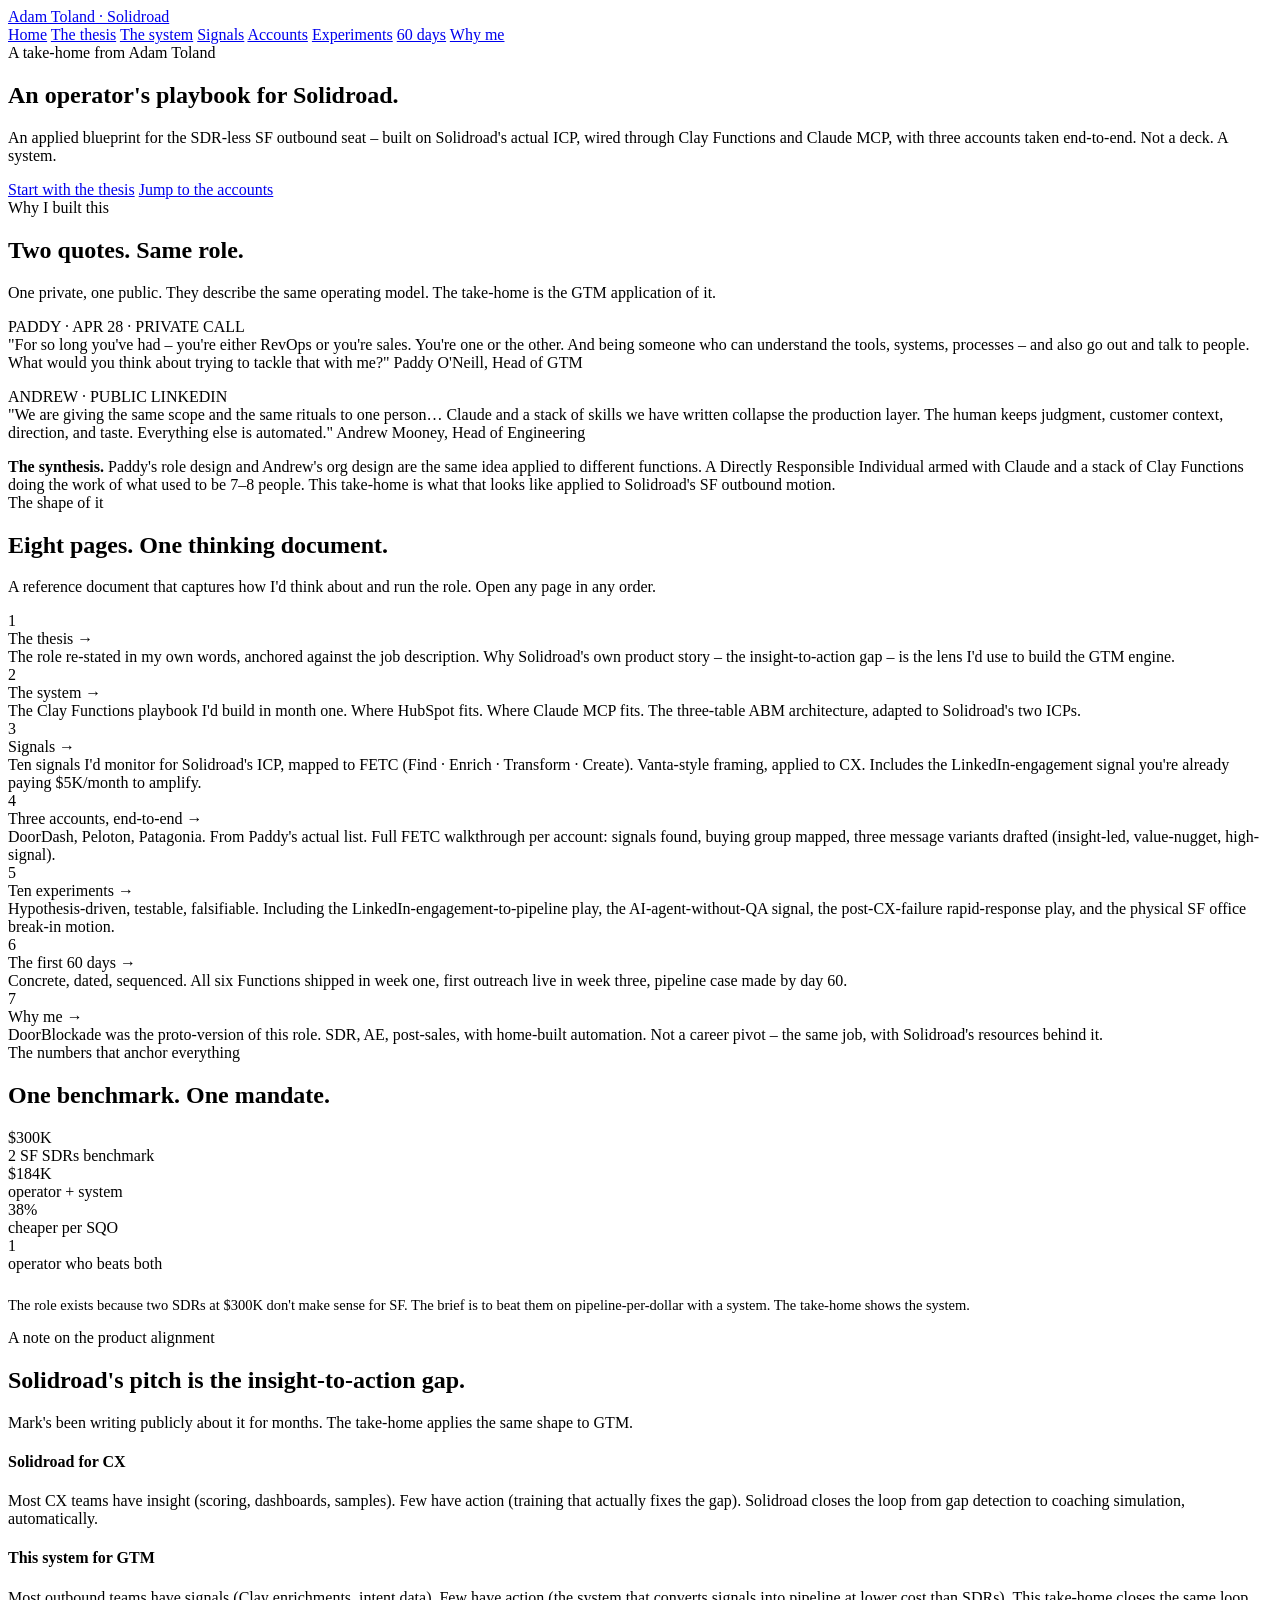
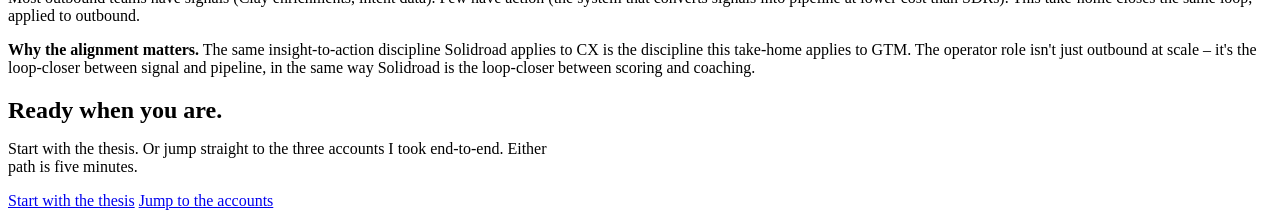
==== index.html @ e3df1301 "Add files via upload" ====
<!DOCTYPE html>
<html lang="en">
<head>
<meta charset="UTF-8" />
<meta name="viewport" content="width=device-width, initial-scale=1.0" />
<title>The SDR-less factory – A take-home for Solidroad by Adam Toland</title>
<link rel="stylesheet" href="styles.css" />
</head>
<body>

<header class="topbar">
  <a href="index.html" class="topbar-brand">Adam Toland · Solidroad</a>
  <nav class="nav-pills">
    <a href="index.html" class="active">Home</a>
    <a href="thesis.html">The thesis</a>
    <a href="system.html">The system</a>
    <a href="signals.html">Signals</a>
    <a href="accounts.html">Accounts</a>
    <a href="experiments.html">Experiments</a>
    <a href="plan.html">60 days</a>
    <a href="about.html">Why me</a>
  </nav>
</header>

<section class="hero">
  <div class="hero-inner">
    <div class="hero-eyebrow">A take-home from Adam Toland</div>
    <h1>An operator's playbook <span class="accent">for Solidroad.</span></h1>
    <p class="hero-sub">An applied blueprint for the SDR-less SF outbound seat – built on Solidroad's actual ICP, wired through Clay Functions and Claude MCP, with three accounts taken end-to-end. Not a deck. A system.</p>
    <div class="hero-cta-row">
      <a href="thesis.html" class="btn btn-primary">Start with the thesis</a>
      <a href="accounts.html" class="btn btn-yellow">Jump to the accounts</a>
    </div>
  </div>
</section>

<section class="section white">
  <div class="section-inner">
    <span class="section-eyebrow">Why I built this</span>
    <h2>Two quotes. <span style="color: var(--green-primary)">Same role.</span></h2>
    <p class="section-sub">One private, one public. They describe the same operating model. The take-home is the GTM application of it.</p>

    <div class="card-grid">
      <div class="card">
        <span class="tag">PADDY · APR 28 · PRIVATE CALL</span>
        <div class="spacer-sm"></div>
        <p class="quote-small" style="margin-top:0">"For so long you've had – you're either RevOps or you're sales. You're one or the other. And being someone who can understand the tools, systems, processes – and also go out and talk to people. What would you think about trying to tackle that with me?"
        <span class="quote-attribution">Paddy O'Neill, Head of GTM</span></p>
      </div>
      <div class="card">
        <span class="tag green">ANDREW · PUBLIC LINKEDIN</span>
        <div class="spacer-sm"></div>
        <p class="quote-small" style="margin-top:0">"We are giving the same scope and the same rituals to one person… Claude and a stack of skills we have written collapse the production layer. The human keeps judgment, customer context, direction, and taste. Everything else is automated."
        <span class="quote-attribution">Andrew Mooney, Head of Engineering</span></p>
      </div>
    </div>

    <div class="highlight green">
      <strong>The synthesis.</strong> Paddy's role design and Andrew's org design are the same idea applied to different functions. A Directly Responsible Individual armed with Claude and a stack of Clay Functions doing the work of what used to be 7–8 people. This take-home is what that looks like applied to Solidroad's SF outbound motion.
    </div>
  </div>
</section>

<section class="section">
  <div class="section-inner">
    <span class="section-eyebrow">The shape of it</span>
    <h2>Eight pages. <span class="accent">One thinking document.</span></h2>
    <p class="section-sub">A reference document that captures how I'd think about and run the role. Open any page in any order.</p>

    <div class="steps">
      <a href="thesis.html" class="step" style="text-decoration:none; color:inherit;">
        <div class="step-num">1</div>
        <div class="step-body">
          <div class="step-title">The thesis →</div>
          <div class="step-desc">The role re-stated in my own words, anchored against the job description. Why Solidroad's own product story – the insight-to-action gap – is the lens I'd use to build the GTM engine.</div>
        </div>
      </a>
      <a href="system.html" class="step" style="text-decoration:none; color:inherit;">
        <div class="step-num">2</div>
        <div class="step-body">
          <div class="step-title">The system →</div>
          <div class="step-desc">The Clay Functions playbook I'd build in month one. Where HubSpot fits. Where Claude MCP fits. The three-table ABM architecture, adapted to Solidroad's two ICPs.</div>
        </div>
      </a>
      <a href="signals.html" class="step" style="text-decoration:none; color:inherit;">
        <div class="step-num">3</div>
        <div class="step-body">
          <div class="step-title">Signals →</div>
          <div class="step-desc">Ten signals I'd monitor for Solidroad's ICP, mapped to FETC (Find · Enrich · Transform · Create). Vanta-style framing, applied to CX. Includes the LinkedIn-engagement signal you're already paying $5K/month to amplify.</div>
        </div>
      </a>
      <a href="accounts.html" class="step" style="text-decoration:none; color:inherit;">
        <div class="step-num">4</div>
        <div class="step-body">
          <div class="step-title">Three accounts, end-to-end →</div>
          <div class="step-desc">DoorDash, Peloton, Patagonia. From Paddy's actual list. Full FETC walkthrough per account: signals found, buying group mapped, three message variants drafted (insight-led, value-nugget, high-signal).</div>
        </div>
      </a>
      <a href="experiments.html" class="step" style="text-decoration:none; color:inherit;">
        <div class="step-num">5</div>
        <div class="step-body">
          <div class="step-title">Ten experiments →</div>
          <div class="step-desc">Hypothesis-driven, testable, falsifiable. Including the LinkedIn-engagement-to-pipeline play, the AI-agent-without-QA signal, the post-CX-failure rapid-response play, and the physical SF office break-in motion.</div>
        </div>
      </a>
      <a href="plan.html" class="step" style="text-decoration:none; color:inherit;">
        <div class="step-num">6</div>
        <div class="step-body">
          <div class="step-title">The first 60 days →</div>
          <div class="step-desc">Concrete, dated, sequenced. All six Functions shipped in week one, first outreach live in week three, pipeline case made by day 60.</div>
        </div>
      </a>
      <a href="about.html" class="step" style="text-decoration:none; color:inherit;">
        <div class="step-num">7</div>
        <div class="step-body">
          <div class="step-title">Why me →</div>
          <div class="step-desc">DoorBlockade was the proto-version of this role. SDR, AE, post-sales, with home-built automation. Not a career pivot – the same job, with Solidroad's resources behind it.</div>
        </div>
      </a>
    </div>
  </div>
</section>

<section class="section white">
  <div class="section-inner">
    <span class="section-eyebrow">The numbers that anchor everything</span>
    <h2>One benchmark. <span class="accent">One mandate.</span></h2>

    <div class="metric-row">
      <div class="metric"><div class="num">$300K</div><div class="label">2 SF SDRs benchmark</div></div>
      <div class="metric"><div class="num">$184K</div><div class="label">operator + system</div></div>
      <div class="metric"><div class="num">38%</div><div class="label">cheaper per SQO</div></div>
      <div class="metric"><div class="num">1</div><div class="label">operator who beats both</div></div>
    </div>

    <p class="muted center" style="margin-top:24px; font-size: 14.5px;">The role exists because two SDRs at $300K don't make sense for SF. The brief is to beat them on pipeline-per-dollar with a system. The take-home shows the system.</p>
  </div>
</section>

<section class="section">
  <div class="section-inner">
    <span class="section-eyebrow">A note on the product alignment</span>
    <h2>Solidroad's pitch is the <span class="accent">insight-to-action gap.</span></h2>
    <p class="section-sub">Mark's been writing publicly about it for months. The take-home applies the same shape to GTM.</p>

    <div class="card-grid">
      <div class="card">
        <h4>Solidroad for CX</h4>
        <p>Most CX teams have insight (scoring, dashboards, samples). Few have action (training that actually fixes the gap). Solidroad closes the loop from gap detection to coaching simulation, automatically.</p>
      </div>
      <div class="card">
        <h4>This system for GTM</h4>
        <p>Most outbound teams have signals (Clay enrichments, intent data). Few have action (the system that converts signals into pipeline at lower cost than SDRs). This take-home closes the same loop, applied to outbound.</p>
      </div>
    </div>

    <div class="highlight yellow">
      <strong>Why the alignment matters.</strong> The same insight-to-action discipline Solidroad applies to CX is the discipline this take-home applies to GTM. The operator role isn't just outbound at scale – it's the loop-closer between signal and pipeline, in the same way Solidroad is the loop-closer between scoring and coaching.
    </div>
  </div>
</section>

<section class="section soft">
  <div class="section-inner center">
    <h2 style="margin-bottom:14px">Ready when you are.</h2>
    <p class="section-sub" style="max-width:540px">Start with the thesis. Or jump straight to the three accounts I took end-to-end. Either path is five minutes.</p>
    <div class="hero-cta-row">
      <a href="thesis.html" class="btn btn-primary">Start with the thesis</a>
      <a href="accounts.html" class="btn btn-yellow">Jump to the accounts</a>
    </div>
  </div>
</section>

</body>
</html>
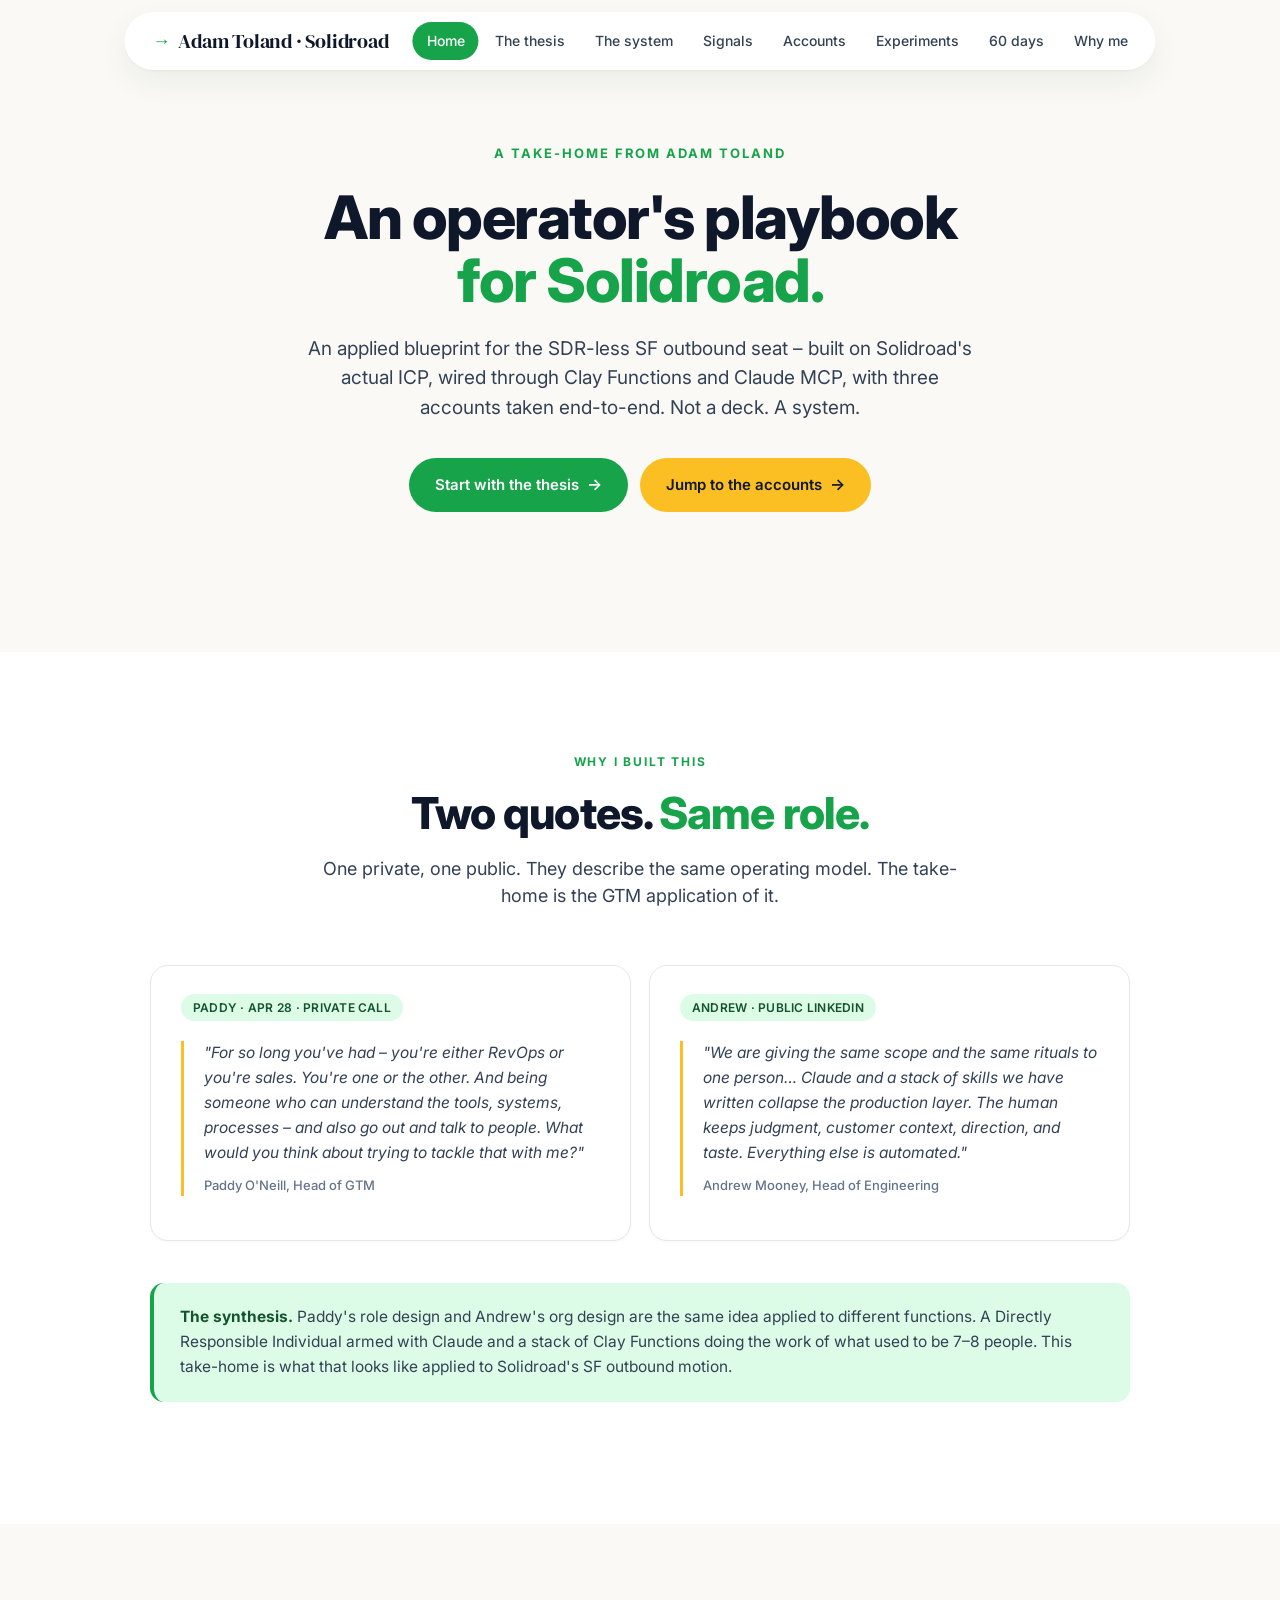
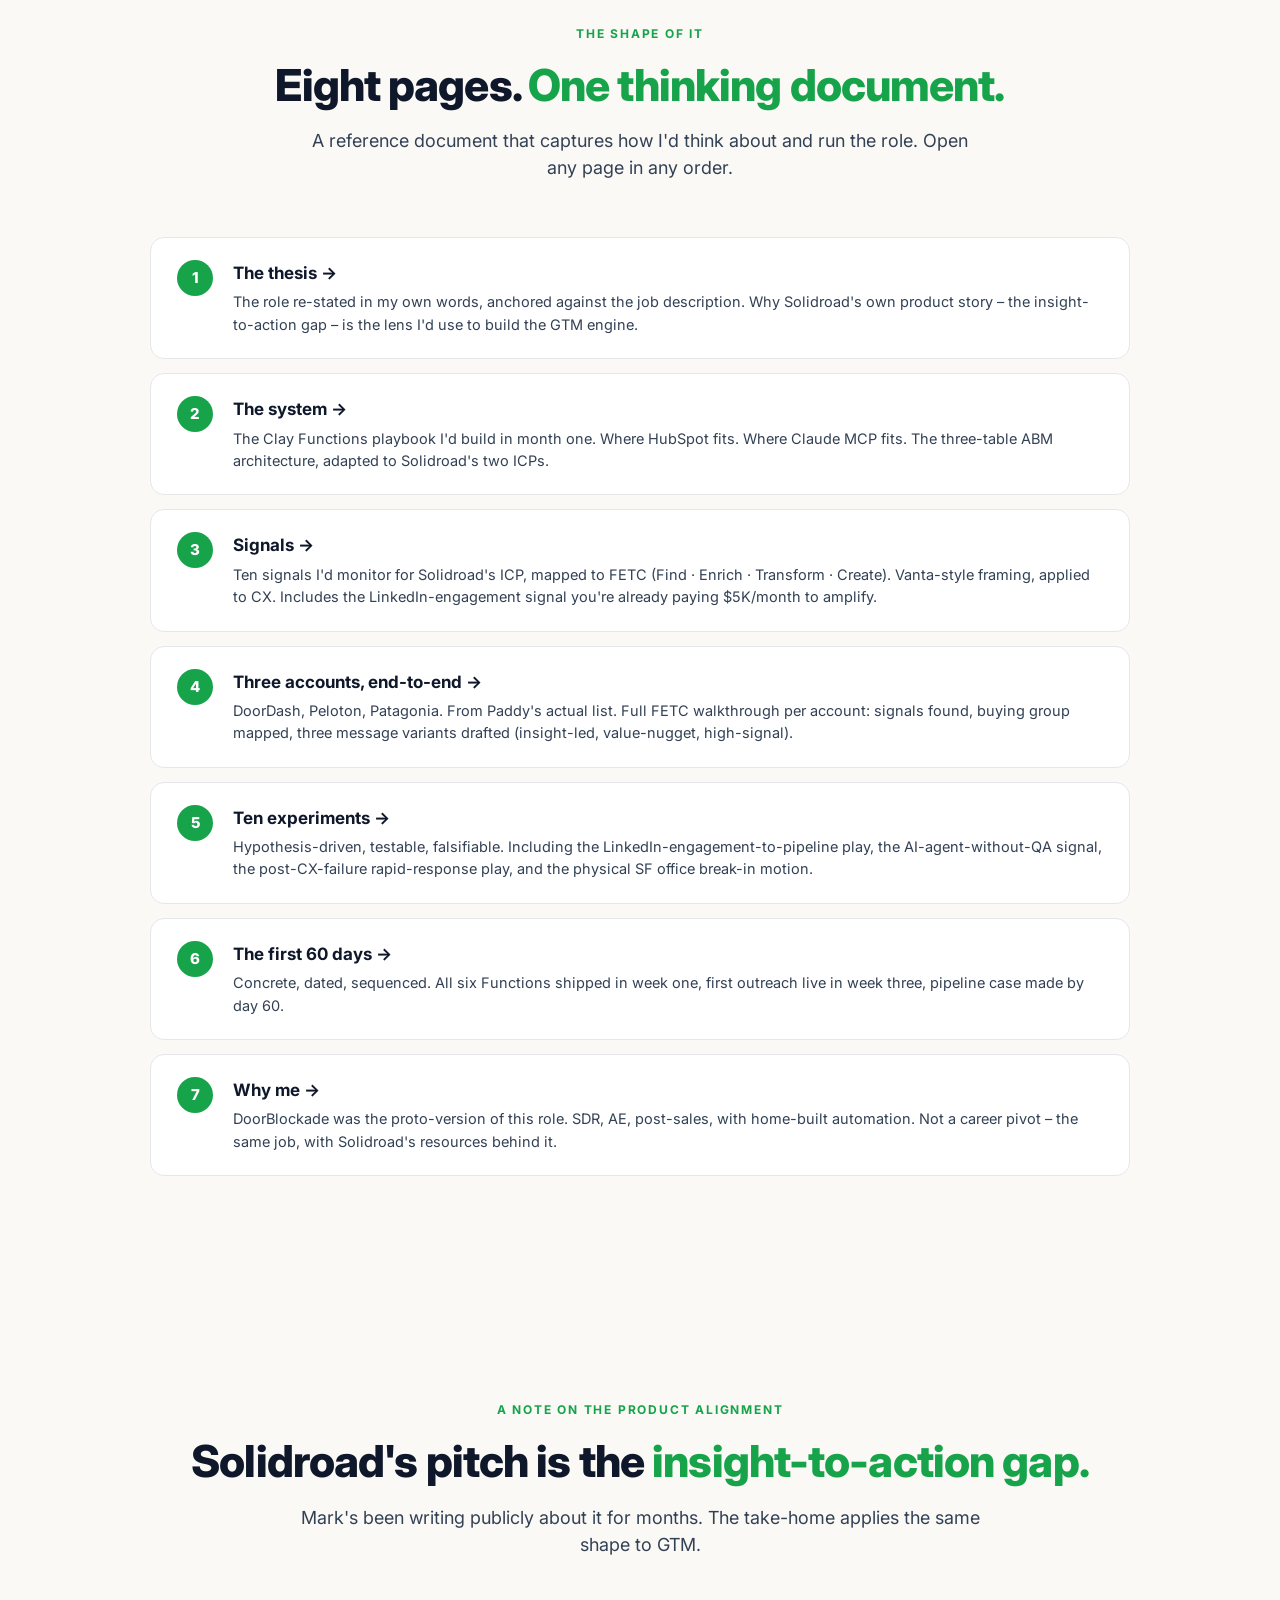
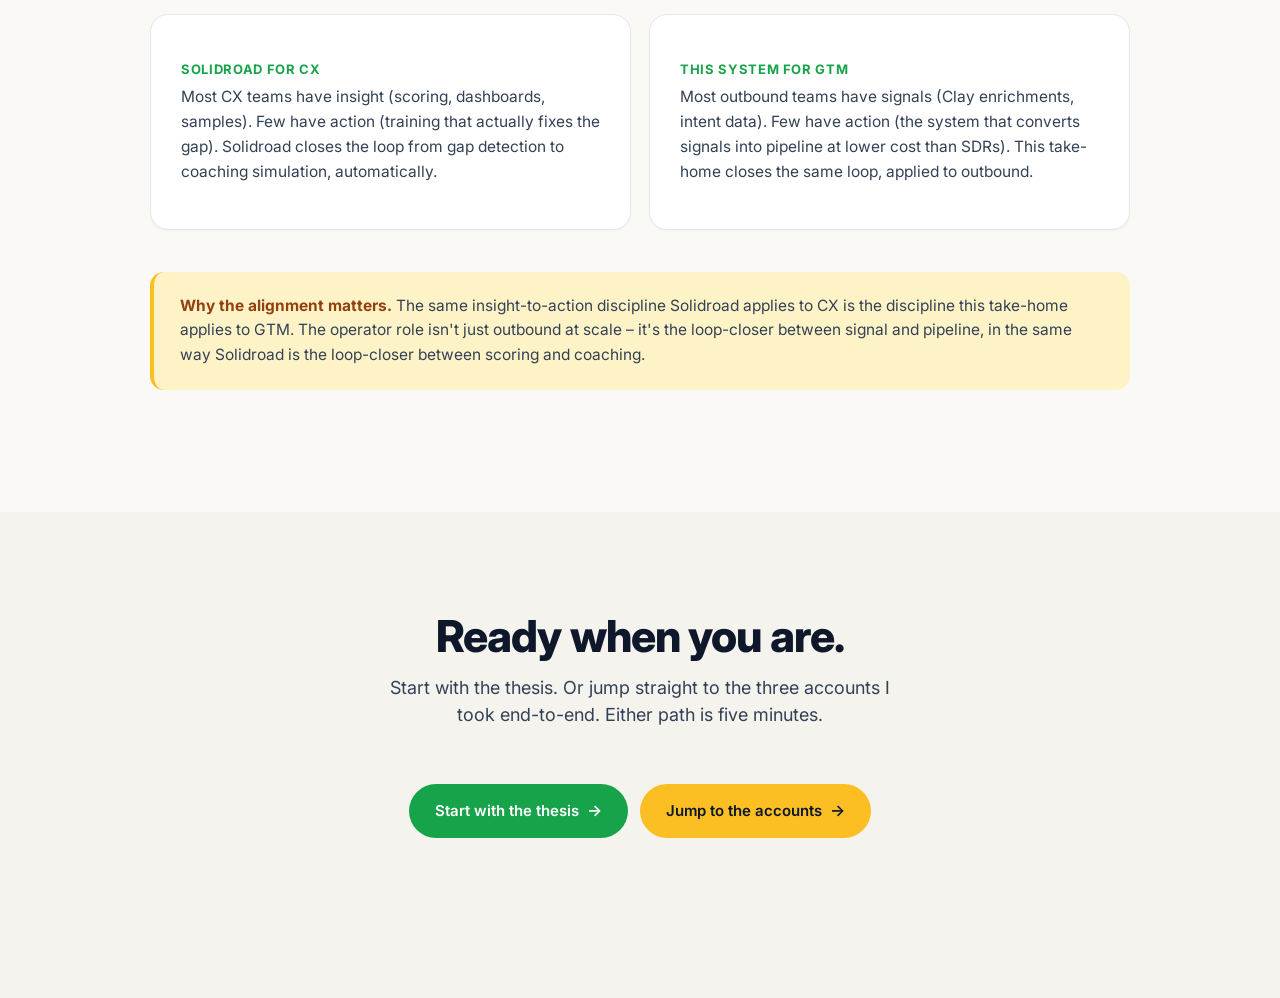
==== commit 0290835e: "Add files via upload" ====
--- a/index.html
+++ b/index.html
@@ -121,22 +121,6 @@
   </div>
 </section>
 
-<section class="section white">
-  <div class="section-inner">
-    <span class="section-eyebrow">The numbers that anchor everything</span>
-    <h2>One benchmark. <span class="accent">One mandate.</span></h2>
-
-    <div class="metric-row">
-      <div class="metric"><div class="num">$300K</div><div class="label">2 SF SDRs benchmark</div></div>
-      <div class="metric"><div class="num">$184K</div><div class="label">operator + system</div></div>
-      <div class="metric"><div class="num">38%</div><div class="label">cheaper per SQO</div></div>
-      <div class="metric"><div class="num">1</div><div class="label">operator who beats both</div></div>
-    </div>
-
-    <p class="muted center" style="margin-top:24px; font-size: 14.5px;">The role exists because two SDRs at $300K don't make sense for SF. The brief is to beat them on pipeline-per-dollar with a system. The take-home shows the system.</p>
-  </div>
-</section>
-
 <section class="section">
   <div class="section-inner">
     <span class="section-eyebrow">A note on the product alignment</span>
--- a/styles.css
+++ b/styles.css
@@ -0,0 +1,704 @@
+/* Solidroad take-home design system — mirrors solidroad.com */
+
+@import url('https://fonts.googleapis.com/css2?family=Inter:wght@400;500;600;700;800;900&family=DM+Serif+Display&display=swap');
+
+:root {
+  /* Greens */
+  --green-primary: #16a34a;
+  --green-bright: #22c55e;
+  --green-soft: #dcfce7;
+  --green-eyebrow: #16a34a;
+  --green-dark: #14532d;
+  --green-forest: #0f3a20;
+
+  /* Yellows */
+  --yellow-accent: #fbbf24;
+  --yellow-warm: #fcd34d;
+  --yellow-soft: #fef3c7;
+
+  /* Neutrals */
+  --bg-cream: #faf9f5;
+  --bg-soft: #f4f3ee;
+  --bg-white: #ffffff;
+  --text-dark: #0f172a;
+  --text-body: #334155;
+  --text-muted: #64748b;
+  --text-soft: #94a3b8;
+  --border: #e5e7eb;
+  --border-soft: #f1f5f9;
+
+  /* Accents */
+  --sky-soft: #e0f2fe;
+  --blue-accent: #3b82f6;
+  --red-warning: #dc2626;
+  --orange-warning: #ea580c;
+}
+
+* { margin: 0; padding: 0; box-sizing: border-box; }
+html { scroll-behavior: smooth; }
+body {
+  font-family: 'Inter', -apple-system, BlinkMacSystemFont, sans-serif;
+  background: var(--bg-cream);
+  color: var(--text-body);
+  line-height: 1.6;
+  -webkit-font-smoothing: antialiased;
+  font-size: 16px;
+}
+
+a { color: var(--green-primary); text-decoration: none; transition: opacity 0.2s; }
+a:hover { opacity: 0.75; }
+
+/* TOPBAR — mimics solidroad.com floating nav */
+.topbar {
+  position: fixed;
+  top: 12px;
+  left: 50%;
+  transform: translateX(-50%);
+  z-index: 100;
+  background: var(--bg-white);
+  border-radius: 100px;
+  padding: 10px 14px 10px 28px;
+  box-shadow: 0 1px 3px rgba(0,0,0,0.04), 0 12px 32px rgba(15,58,32,0.06);
+  display: flex;
+  align-items: center;
+  gap: 16px;
+  max-width: calc(100vw - 24px);
+  overflow-x: auto;
+  scrollbar-width: none;
+}
+.topbar::-webkit-scrollbar { display: none; }
+.topbar-brand {
+  font-family: 'DM Serif Display', serif;
+  font-size: 20px;
+  color: var(--text-dark);
+  font-weight: 400;
+  letter-spacing: -0.01em;
+  white-space: nowrap;
+  padding-right: 8px;
+  display: flex;
+  align-items: center;
+  gap: 8px;
+}
+.topbar-brand::before {
+  content: '→';
+  color: var(--green-primary);
+  font-size: 18px;
+}
+.nav-pills {
+  display: flex;
+  gap: 2px;
+  align-items: center;
+}
+.nav-pills a {
+  padding: 8px 14px;
+  font-size: 14px;
+  font-weight: 500;
+  color: var(--text-body);
+  border-radius: 100px;
+  white-space: nowrap;
+  transition: all 0.15s;
+}
+.nav-pills a:hover { background: var(--bg-soft); color: var(--text-dark); opacity: 1; }
+.nav-pills a.active {
+  background: var(--green-primary);
+  color: white;
+}
+.nav-cta {
+  background: var(--green-primary);
+  color: white !important;
+  padding: 9px 18px !important;
+  border-radius: 100px;
+  font-weight: 600 !important;
+  font-size: 14px !important;
+  display: flex;
+  align-items: center;
+  gap: 6px;
+  margin-left: 4px;
+}
+.nav-cta:hover { background: var(--green-dark); opacity: 1; }
+.nav-cta::after { content: '→'; }
+
+/* HERO */
+.hero {
+  padding: 140px 24px 80px;
+  text-align: center;
+  background: var(--bg-cream);
+  position: relative;
+  overflow: hidden;
+}
+.hero-inner {
+  max-width: 860px;
+  margin: 0 auto;
+  position: relative;
+  z-index: 1;
+}
+.hero-eyebrow {
+  display: inline-block;
+  font-size: 13px;
+  font-weight: 700;
+  color: var(--green-primary);
+  letter-spacing: 0.15em;
+  text-transform: uppercase;
+  margin-bottom: 22px;
+}
+.hero h1 {
+  font-size: 60px;
+  font-weight: 800;
+  line-height: 1.05;
+  letter-spacing: -0.025em;
+  color: var(--text-dark);
+  margin-bottom: 22px;
+}
+.hero h1 .accent {
+  color: var(--green-primary);
+  display: block;
+}
+.hero-sub {
+  font-size: 19px;
+  line-height: 1.55;
+  color: var(--text-body);
+  max-width: 680px;
+  margin: 0 auto 36px;
+}
+.hero-cta-row {
+  display: flex;
+  gap: 12px;
+  justify-content: center;
+  flex-wrap: wrap;
+  margin-bottom: 60px;
+}
+
+/* BUTTONS */
+.btn {
+  display: inline-flex;
+  align-items: center;
+  gap: 8px;
+  padding: 14px 26px;
+  border-radius: 100px;
+  font-weight: 600;
+  font-size: 15px;
+  border: none;
+  cursor: pointer;
+  text-decoration: none;
+  transition: transform 0.15s, box-shadow 0.15s, background 0.15s;
+}
+.btn::after { content: '→'; font-size: 16px; }
+.btn-primary {
+  background: var(--green-primary);
+  color: white;
+}
+.btn-primary:hover {
+  background: var(--green-dark);
+  transform: translateY(-1px);
+  opacity: 1;
+}
+.btn-yellow {
+  background: var(--yellow-accent);
+  color: var(--text-dark);
+}
+.btn-yellow:hover {
+  background: var(--yellow-warm);
+  transform: translateY(-1px);
+  opacity: 1;
+}
+.btn-ghost {
+  background: transparent;
+  color: var(--text-dark);
+  border: 1px solid var(--border);
+}
+.btn-ghost:hover { background: var(--bg-white); opacity: 1; }
+
+/* LOGO STRIP */
+.logo-strip {
+  display: flex;
+  gap: 56px;
+  align-items: center;
+  justify-content: center;
+  flex-wrap: wrap;
+  padding: 30px 24px 10px;
+  max-width: 1080px;
+  margin: 0 auto;
+  opacity: 0.7;
+}
+.logo-strip span {
+  font-family: 'Inter', sans-serif;
+  font-weight: 800;
+  font-size: 16px;
+  color: var(--text-muted);
+  letter-spacing: 0.05em;
+}
+
+/* SECTIONS */
+.section {
+  padding: 100px 24px;
+  background: var(--bg-cream);
+}
+.section.white { background: var(--bg-white); }
+.section.soft { background: var(--bg-soft); }
+.section-inner {
+  max-width: 980px;
+  margin: 0 auto;
+}
+.section-inner.wide { max-width: 1120px; }
+
+.section-eyebrow {
+  display: block;
+  font-size: 12px;
+  font-weight: 700;
+  color: var(--green-primary);
+  letter-spacing: 0.15em;
+  text-transform: uppercase;
+  margin-bottom: 18px;
+  text-align: center;
+}
+.section h2 {
+  font-size: 44px;
+  font-weight: 800;
+  line-height: 1.1;
+  letter-spacing: -0.02em;
+  color: var(--text-dark);
+  margin-bottom: 18px;
+  text-align: center;
+}
+.section h2.left { text-align: left; }
+.section .section-sub {
+  font-size: 18px;
+  color: var(--text-body);
+  max-width: 680px;
+  margin: 0 auto 56px;
+  text-align: center;
+  line-height: 1.5;
+}
+.section .section-sub.left { text-align: left; margin-left: 0; }
+
+.section h3 {
+  font-size: 24px;
+  font-weight: 700;
+  letter-spacing: -0.01em;
+  color: var(--text-dark);
+  margin-top: 40px;
+  margin-bottom: 14px;
+}
+.section h4 {
+  font-size: 17px;
+  font-weight: 700;
+  color: var(--green-primary);
+  margin-top: 24px;
+  margin-bottom: 8px;
+  text-transform: uppercase;
+  letter-spacing: 0.05em;
+}
+.section p {
+  font-size: 16.5px;
+  line-height: 1.65;
+  color: var(--text-body);
+  margin-bottom: 16px;
+}
+.section ul, .section ol {
+  padding-left: 22px;
+  margin-bottom: 18px;
+}
+.section li {
+  margin-bottom: 8px;
+  font-size: 16.5px;
+  color: var(--text-body);
+  line-height: 1.6;
+}
+.section strong { color: var(--text-dark); font-weight: 700; }
+
+/* CARDS */
+.card {
+  background: var(--bg-white);
+  border: 1px solid var(--border);
+  border-radius: 18px;
+  padding: 28px 30px;
+  margin-bottom: 20px;
+  box-shadow: 0 1px 2px rgba(15,58,32,0.04);
+  transition: transform 0.2s, box-shadow 0.2s;
+}
+.card.lift:hover {
+  transform: translateY(-3px);
+  box-shadow: 0 12px 32px rgba(15,58,32,0.08);
+}
+.card h3 {
+  font-size: 19px;
+  font-weight: 700;
+  color: var(--text-dark);
+  margin-top: 0;
+  margin-bottom: 10px;
+}
+.card h4 {
+  font-size: 13px;
+  font-weight: 700;
+  color: var(--green-primary);
+  margin-top: 16px;
+  margin-bottom: 6px;
+  text-transform: uppercase;
+  letter-spacing: 0.05em;
+}
+.card p, .card li {
+  font-size: 15.5px;
+  line-height: 1.6;
+  color: var(--text-body);
+}
+.card ul { padding-left: 20px; margin-bottom: 8px; }
+
+.card-grid {
+  display: grid;
+  grid-template-columns: 1fr 1fr;
+  gap: 18px;
+}
+.card-grid-3 {
+  display: grid;
+  grid-template-columns: 1fr 1fr 1fr;
+  gap: 16px;
+}
+@media (max-width: 800px) {
+  .card-grid, .card-grid-3 { grid-template-columns: 1fr; }
+}
+
+/* HIGHLIGHT BOXES */
+.highlight {
+  border-radius: 14px;
+  padding: 22px 26px;
+  margin: 22px 0;
+  font-size: 15.5px;
+  line-height: 1.6;
+}
+.highlight.green {
+  background: var(--green-soft);
+  border-left: 4px solid var(--green-primary);
+}
+.highlight.green strong { color: var(--green-dark); }
+.highlight.yellow {
+  background: var(--yellow-soft);
+  border-left: 4px solid var(--yellow-accent);
+}
+.highlight.yellow strong { color: #92400e; }
+.highlight.blue {
+  background: var(--sky-soft);
+  border-left: 4px solid var(--blue-accent);
+}
+.highlight.blue strong { color: #1e40af; }
+.highlight.red {
+  background: #fee2e2;
+  border-left: 4px solid var(--red-warning);
+}
+.highlight.red strong { color: #991b1b; }
+
+/* QUOTES */
+.quote {
+  font-family: 'DM Serif Display', serif;
+  font-size: 24px;
+  line-height: 1.4;
+  color: var(--text-dark);
+  font-weight: 400;
+  margin: 32px 0;
+  padding: 0 0 0 28px;
+  border-left: 4px solid var(--green-primary);
+  position: relative;
+}
+.quote-small {
+  font-family: 'Inter', sans-serif;
+  font-style: italic;
+  font-size: 17px;
+  line-height: 1.5;
+  color: var(--text-body);
+  padding: 0 0 0 20px;
+  border-left: 3px solid var(--yellow-accent);
+  margin: 20px 0;
+}
+.quote-attribution {
+  display: block;
+  margin-top: 10px;
+  font-family: 'Inter', sans-serif;
+  font-size: 13px;
+  font-weight: 500;
+  color: var(--text-muted);
+  font-style: normal;
+}
+
+/* METRICS */
+.metric-row {
+  display: grid;
+  grid-template-columns: repeat(4, 1fr);
+  gap: 14px;
+  margin: 24px 0 32px;
+}
+@media (max-width: 720px) {
+  .metric-row { grid-template-columns: 1fr 1fr; }
+}
+.metric {
+  background: var(--bg-white);
+  border: 1px solid var(--border);
+  border-radius: 14px;
+  padding: 20px 22px;
+  text-align: left;
+}
+.metric .num {
+  font-size: 30px;
+  font-weight: 800;
+  color: var(--green-primary);
+  letter-spacing: -0.02em;
+  line-height: 1.1;
+}
+.metric .label {
+  font-size: 12.5px;
+  color: var(--text-muted);
+  text-transform: uppercase;
+  letter-spacing: 0.06em;
+  margin-top: 6px;
+  font-weight: 600;
+}
+
+/* TABLES */
+table {
+  width: 100%;
+  border-collapse: collapse;
+  margin: 18px 0;
+  background: var(--bg-white);
+  border: 1px solid var(--border);
+  border-radius: 14px;
+  overflow: hidden;
+}
+th, td {
+  padding: 14px 18px;
+  text-align: left;
+  border-bottom: 1px solid var(--border-soft);
+  font-size: 14.5px;
+  vertical-align: top;
+}
+th {
+  background: var(--bg-soft);
+  color: var(--text-dark);
+  font-weight: 700;
+  font-size: 12.5px;
+  text-transform: uppercase;
+  letter-spacing: 0.06em;
+}
+tr:last-child td { border-bottom: none; }
+td strong { color: var(--text-dark); }
+
+/* TAGS */
+.tag {
+  display: inline-block;
+  padding: 4px 12px;
+  border-radius: 100px;
+  font-size: 12px;
+  font-weight: 600;
+  background: var(--green-soft);
+  color: var(--green-dark);
+  margin-right: 6px;
+  margin-bottom: 4px;
+  letter-spacing: 0.02em;
+}
+.tag.yellow { background: var(--yellow-soft); color: #92400e; }
+.tag.blue { background: var(--sky-soft); color: #1e40af; }
+.tag.gray { background: var(--bg-soft); color: var(--text-muted); }
+
+/* DETAILS / ACCORDIONS */
+details {
+  background: var(--bg-white);
+  border: 1px solid var(--border);
+  border-radius: 14px;
+  margin-bottom: 12px;
+  overflow: hidden;
+  transition: border-color 0.2s;
+}
+details[open] { border-color: var(--green-primary); }
+summary {
+  padding: 18px 24px;
+  cursor: pointer;
+  font-weight: 600;
+  font-size: 16px;
+  color: var(--text-dark);
+  display: flex;
+  align-items: center;
+  gap: 10px;
+  user-select: none;
+}
+summary::before {
+  content: '+';
+  color: var(--green-primary);
+  font-size: 22px;
+  font-weight: 400;
+  line-height: 1;
+  transition: transform 0.2s;
+}
+details[open] summary::before { content: '–'; }
+summary::-webkit-details-marker { display: none; }
+.detail-body { padding: 0 24px 22px; font-size: 15.5px; line-height: 1.6; }
+.detail-body p { margin-bottom: 12px; }
+.detail-body ul { padding-left: 20px; margin-bottom: 12px; }
+.detail-body li { margin-bottom: 6px; font-size: 15.5px; }
+
+/* CODE BLOCK (for sample outreach / scripts) */
+.codeblock {
+  background: var(--green-forest);
+  color: #f1f5f9;
+  border-radius: 14px;
+  padding: 22px 26px;
+  font-family: 'SF Mono', Monaco, 'Cascadia Code', monospace;
+  font-size: 13.5px;
+  line-height: 1.65;
+  margin: 16px 0;
+  white-space: pre-wrap;
+  overflow-x: auto;
+}
+.codeblock.email {
+  background: var(--bg-white);
+  color: var(--text-body);
+  border: 1px solid var(--border);
+  font-family: 'Inter', sans-serif;
+  font-size: 15px;
+  line-height: 1.6;
+}
+.codeblock.email .subject {
+  font-weight: 700;
+  color: var(--text-dark);
+  border-bottom: 1px solid var(--border-soft);
+  padding-bottom: 10px;
+  margin-bottom: 12px;
+  font-size: 14px;
+}
+.codeblock.email .meta {
+  font-size: 12px;
+  color: var(--text-muted);
+  text-transform: uppercase;
+  letter-spacing: 0.05em;
+  font-weight: 600;
+  margin-bottom: 4px;
+}
+
+/* PERSON / ACCOUNT CARDS */
+.account-header {
+  display: flex;
+  align-items: flex-start;
+  gap: 22px;
+  margin-bottom: 28px;
+  padding-bottom: 22px;
+  border-bottom: 1px solid var(--border);
+}
+.account-logo {
+  width: 64px;
+  height: 64px;
+  border-radius: 18px;
+  background: var(--green-soft);
+  color: var(--green-dark);
+  display: flex;
+  align-items: center;
+  justify-content: center;
+  font-weight: 800;
+  font-size: 22px;
+  flex-shrink: 0;
+  letter-spacing: -0.02em;
+}
+.account-meta { flex: 1; }
+.account-name {
+  font-size: 28px;
+  font-weight: 800;
+  color: var(--text-dark);
+  margin-bottom: 4px;
+  letter-spacing: -0.02em;
+}
+.account-tagline {
+  font-size: 15px;
+  color: var(--text-muted);
+  margin-bottom: 10px;
+}
+
+/* STEP / WORKFLOW */
+.steps {
+  display: grid;
+  grid-template-columns: 1fr;
+  gap: 14px;
+  margin: 24px 0;
+}
+.step {
+  background: var(--bg-white);
+  border: 1px solid var(--border);
+  border-radius: 14px;
+  padding: 22px 26px;
+  display: flex;
+  gap: 20px;
+  align-items: flex-start;
+}
+.step-num {
+  width: 36px;
+  height: 36px;
+  background: var(--green-primary);
+  color: white;
+  border-radius: 100px;
+  display: flex;
+  align-items: center;
+  justify-content: center;
+  font-weight: 800;
+  font-size: 15px;
+  flex-shrink: 0;
+}
+.step-body { flex: 1; }
+.step-title { font-size: 17px; font-weight: 700; color: var(--text-dark); margin-bottom: 4px; }
+.step-desc { font-size: 14.5px; color: var(--text-body); line-height: 1.55; margin-bottom: 0; }
+
+/* FOOTER NAV */
+.footer-nav {
+  display: flex;
+  justify-content: space-between;
+  gap: 18px;
+  margin-top: 60px;
+  padding-top: 36px;
+  border-top: 1px solid var(--border);
+  max-width: 980px;
+  margin-left: auto;
+  margin-right: auto;
+}
+.footer-nav a {
+  display: flex;
+  flex-direction: column;
+  padding: 18px 24px;
+  background: var(--bg-white);
+  border: 1px solid var(--border);
+  border-radius: 14px;
+  flex: 1;
+  transition: all 0.2s;
+  text-decoration: none;
+}
+.footer-nav a:hover {
+  border-color: var(--green-primary);
+  transform: translateY(-2px);
+  opacity: 1;
+}
+.footer-nav .label {
+  font-size: 11px;
+  color: var(--text-muted);
+  text-transform: uppercase;
+  letter-spacing: 0.08em;
+  font-weight: 700;
+  margin-bottom: 4px;
+}
+.footer-nav .title {
+  font-size: 16px;
+  font-weight: 700;
+  color: var(--text-dark);
+}
+.footer-nav .next { text-align: right; align-items: flex-end; }
+
+/* UTILITIES */
+.center { text-align: center; }
+.muted { color: var(--text-muted); }
+.bright { color: var(--text-dark); }
+.accent { color: var(--green-primary); }
+.spacer-sm { height: 16px; }
+.spacer-md { height: 32px; }
+.spacer-lg { height: 56px; }
+
+/* RESPONSIVE */
+@media (max-width: 720px) {
+  .hero { padding: 110px 20px 60px; }
+  .hero h1 { font-size: 40px; }
+  .section { padding: 60px 20px; }
+  .section h2 { font-size: 32px; }
+  .topbar { padding: 8px 8px 8px 16px; }
+  .topbar-brand { font-size: 17px; }
+  .nav-pills a { padding: 6px 10px; font-size: 13px; }
+}
